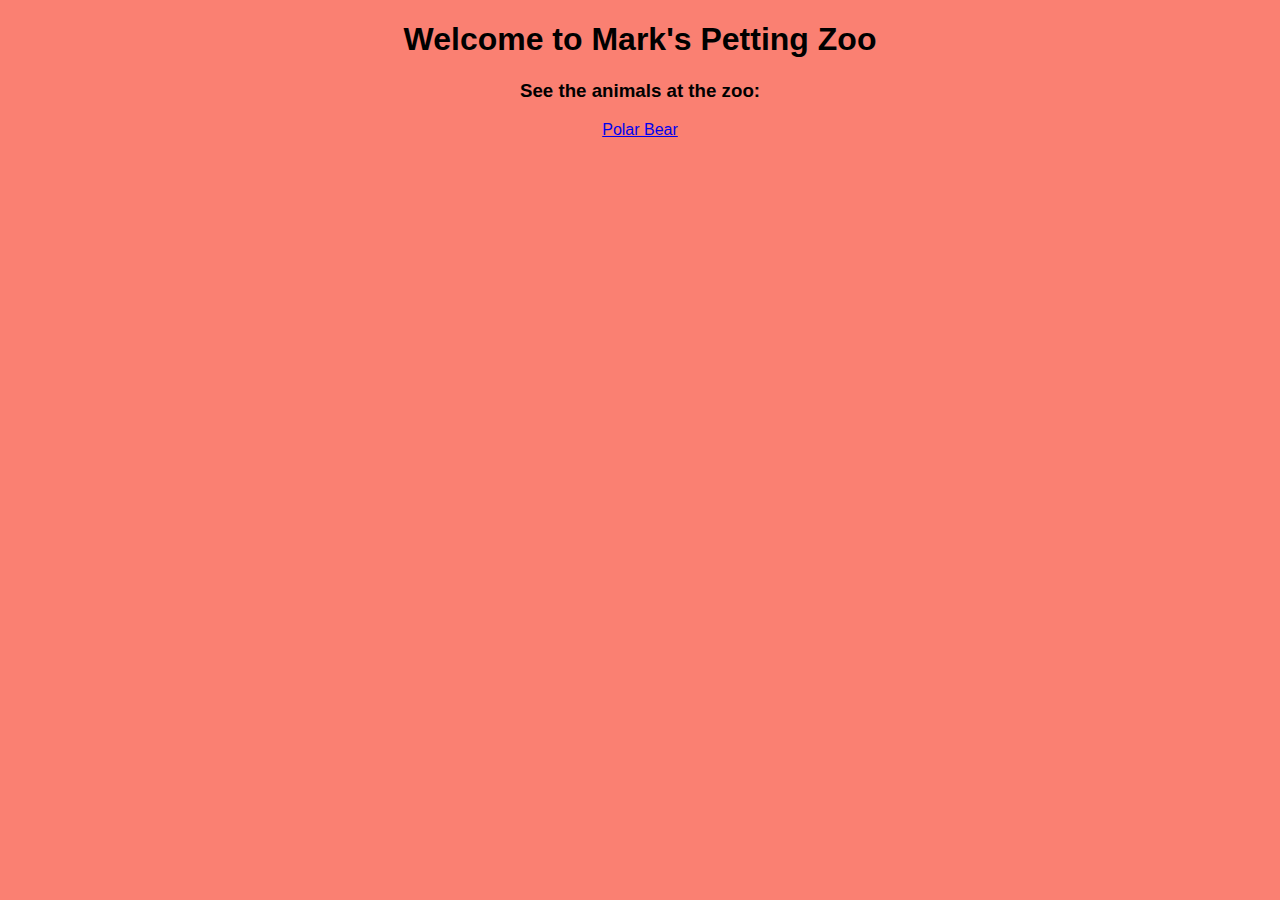
==== index.html @ 77bd1f0f "README edit" ====
<!DOCTYPE html>
<html>
  <head>
    <title>Mark's Petting Zoo</title>
    <link rel="stylesheet" type="text/css" href="css/index.css">
  </head>
  <body>
    <h1>Welcome to Mark's Petting Zoo</h1>
    <h3>See the animals at the zoo:</h3>
    <div class="link">
      <a href="polar-bear.html">Polar Bear</a>
    </div>
  </body>
</html>
---- css/index.css ----
body {
  font-family: Gill Sans, sans-serif;
  background-color: salmon;
  text-align: center;
}
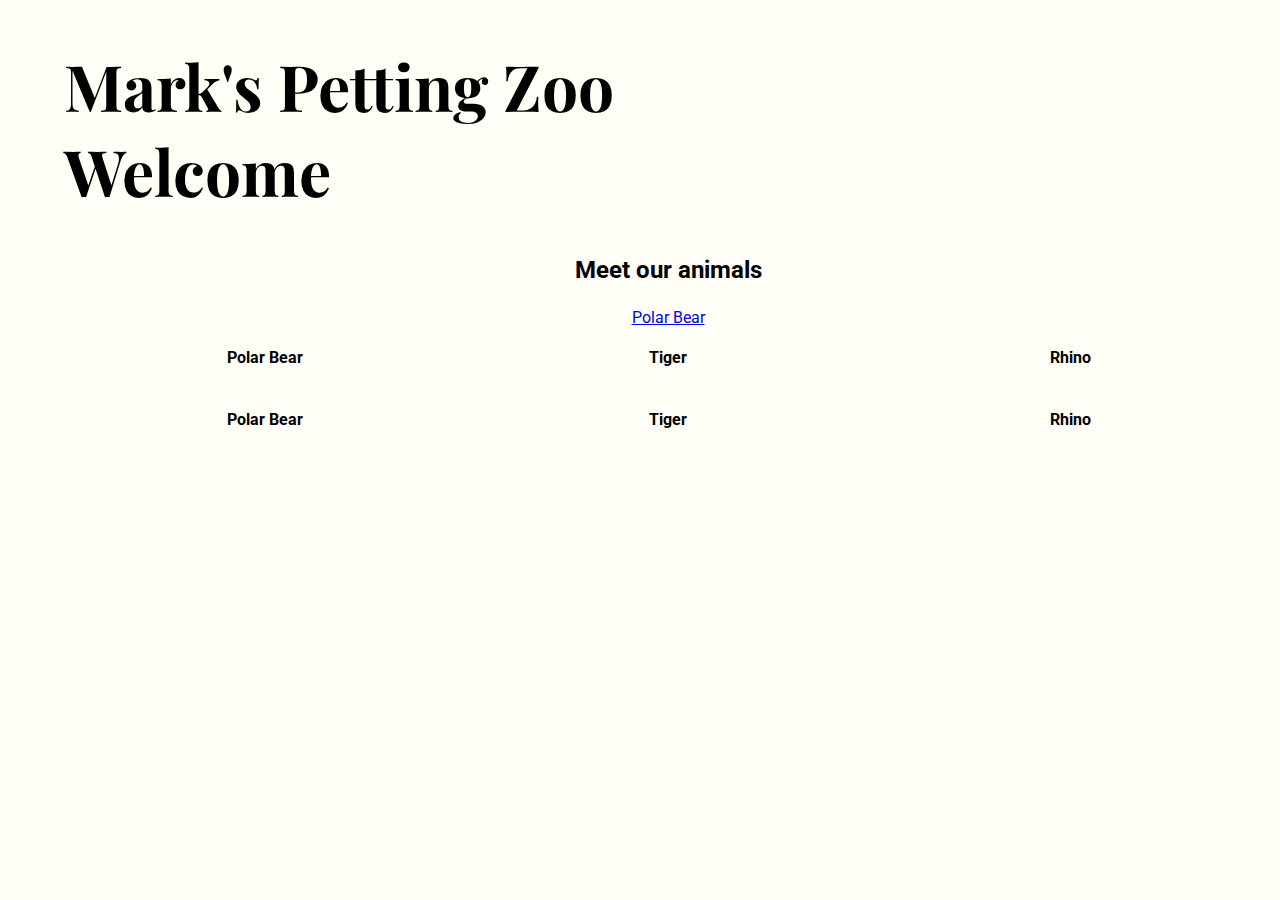
==== commit 70500e12: "Added 3 column layout to display available animals" ====
--- a/index.html
+++ b/index.html
@@ -3,12 +3,29 @@
   <head>
     <title>Mark's Petting Zoo</title>
     <link rel="stylesheet" type="text/css" href="css/index.css">
+    <link rel="preconnect" href="https://fonts.googleapis.com"> 
+    <link rel="preconnect" href="https://fonts.gstatic.com" crossorigin> 
+    <link href="https://fonts.googleapis.com/css2?family=Playfair+Display&family=Roboto&display=swap" rel="stylesheet">
   </head>
   <body>
-    <h1>Welcome to Mark's Petting Zoo</h1>
-    <h3>See the animals at the zoo:</h3>
+    <h1>Mark's Petting Zoo <br> Welcome</h1>
+    <h3>Meet our animals</h3>
+
     <div class="link">
       <a href="polar-bear.html">Polar Bear</a>
     </div>
+
+    <div class="row">
+      <div class="column"><h4>Polar Bear</h4></div>
+      <div class="column"><h4>Tiger</h4></div>
+      <div class="column"><h4>Rhino</h4></div>
+    </div>
+
+    <div class="row">
+      <div class="column"><h4>Polar Bear</h4></div>
+      <div class="column"><h4>Tiger</h4></div>
+      <div class="column"><h4>Rhino</h4></div>
+    </div>
+
   </body>
 </html>--- a/css/index.css
+++ b/css/index.css
@@ -1,5 +1,28 @@
 body {
-  font-family: Gill Sans, sans-serif;
-  background-color: salmon;
+  font-family: 'Roboto', sans-serif;
+  background-color: rgb(255, 255, 248);
   text-align: center;
+  margin-left: 5%;
+}
+
+h1 {
+  font-family: 'Playfair Display', serif;
+  font-size: 4em;
+  font-weight: bold;
+  text-align: left;
+}
+
+h3 {
+  font-size: 1.5em;
+}
+
+.column {
+  float: left;
+  width: 33.33%;
+}
+
+.row:after {
+  content: "";
+  display: table;
+  clear: both;
 }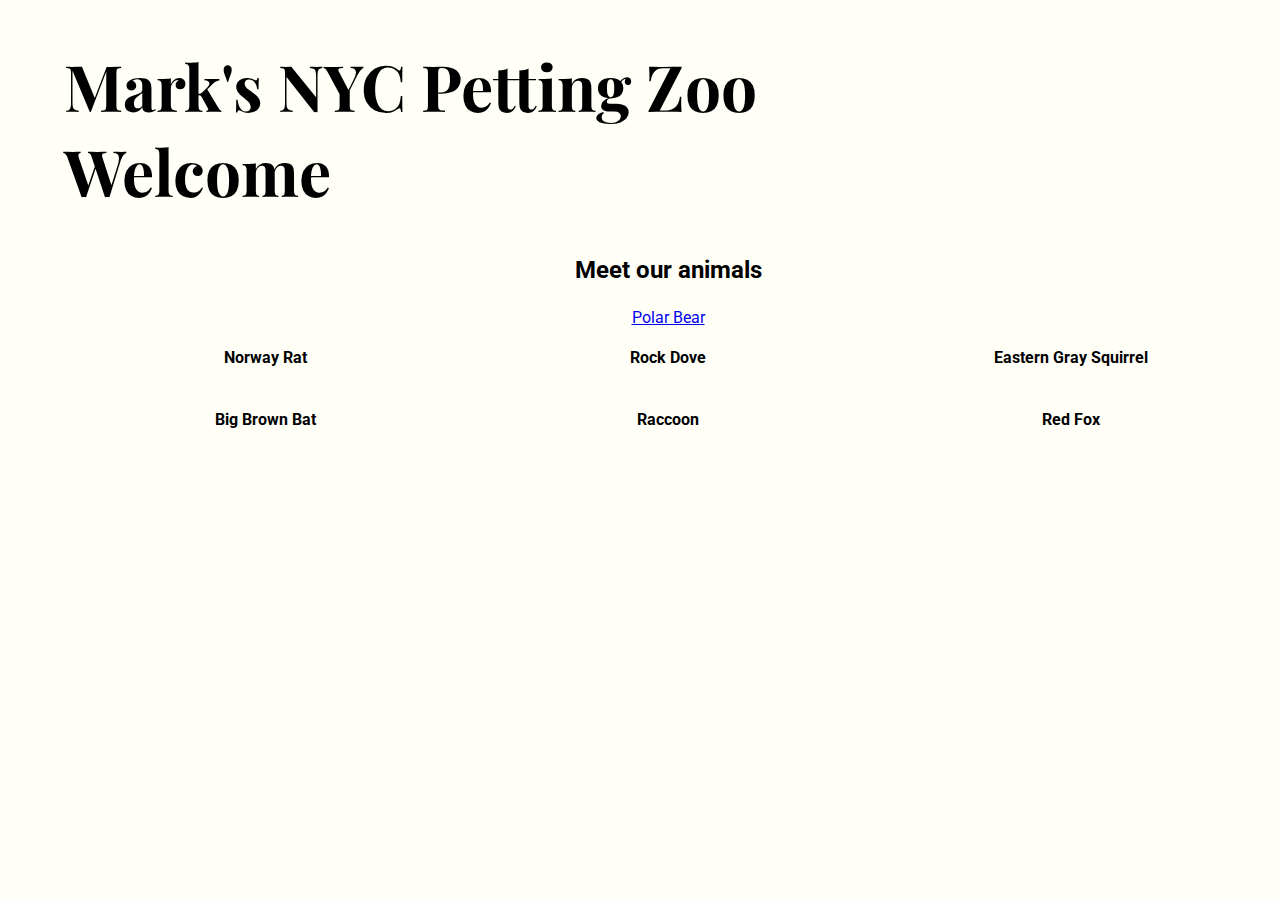
==== commit c9238eb2: "Zoo animals redefined" ====
--- a/index.html
+++ b/index.html
@@ -1,14 +1,14 @@
 <!DOCTYPE html>
 <html>
   <head>
-    <title>Mark's Petting Zoo</title>
+    <title>Mark's NYC Petting Zoo</title>
     <link rel="stylesheet" type="text/css" href="css/index.css">
     <link rel="preconnect" href="https://fonts.googleapis.com"> 
     <link rel="preconnect" href="https://fonts.gstatic.com" crossorigin> 
     <link href="https://fonts.googleapis.com/css2?family=Playfair+Display&family=Roboto&display=swap" rel="stylesheet">
   </head>
   <body>
-    <h1>Mark's Petting Zoo <br> Welcome</h1>
+    <h1>Mark's NYC Petting Zoo <br> Welcome</h1>
     <h3>Meet our animals</h3>
 
     <div class="link">
@@ -16,15 +16,15 @@
     </div>
 
     <div class="row">
-      <div class="column"><h4>Polar Bear</h4></div>
-      <div class="column"><h4>Tiger</h4></div>
-      <div class="column"><h4>Rhino</h4></div>
+      <div class="column"><h4>Norway Rat</h4></div>
+      <div class="column"><h4>Rock Dove</h4></div>
+      <div class="column"><h4>Eastern Gray Squirrel</h4></div>
     </div>
 
     <div class="row">
-      <div class="column"><h4>Polar Bear</h4></div>
-      <div class="column"><h4>Tiger</h4></div>
-      <div class="column"><h4>Rhino</h4></div>
+      <div class="column"><h4>Big Brown Bat</h4></div>
+      <div class="column"><h4>Raccoon</h4></div>
+      <div class="column"><h4>Red Fox</h4></div>
     </div>
 
   </body>
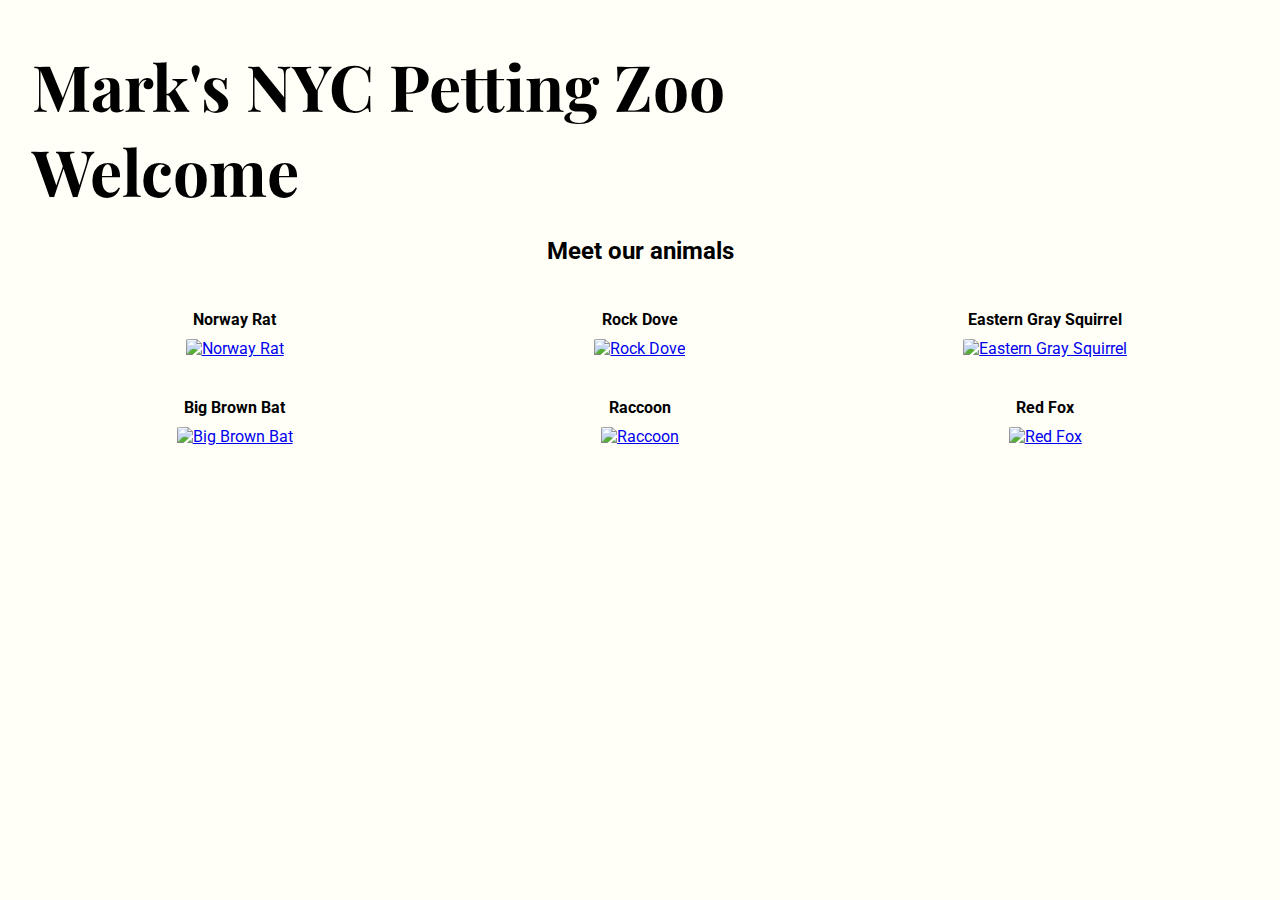
==== commit 4b895300: "Added clickable images to animal selection" ====
--- a/index.html
+++ b/index.html
@@ -11,20 +11,36 @@
     <h1>Mark's NYC Petting Zoo <br> Welcome</h1>
     <h3>Meet our animals</h3>
 
-    <div class="link">
-      <a href="polar-bear.html">Polar Bear</a>
+    <div class="row">
+      <div class="column">
+        <h4>Norway Rat</h4>
+        <a href="polar-bear.html"><img src="img/rat.jpeg" alt="Norway Rat"></a>
+      </div>
+      <div class="column">
+        <h4>Rock Dove</h4>
+        <a href="polar-bear.html"><img src="img/dove.jpeg" alt="Rock Dove"></a>
+      </div>
+      <div class="column">
+        <h4>Eastern Gray Squirrel</h4>
+        <a href="polar-bear.html"><img src="img/squirrel.jpeg" alt="Eastern Gray Squirrel"></a>
+      </div>
     </div>
 
-    <div class="row">
-      <div class="column"><h4>Norway Rat</h4></div>
-      <div class="column"><h4>Rock Dove</h4></div>
-      <div class="column"><h4>Eastern Gray Squirrel</h4></div>
-    </div>
+    <br>
 
     <div class="row">
-      <div class="column"><h4>Big Brown Bat</h4></div>
-      <div class="column"><h4>Raccoon</h4></div>
-      <div class="column"><h4>Red Fox</h4></div>
+      <div class="column">
+        <h4>Big Brown Bat</h4>
+        <a href="polar-bear.html"><img src="img/bat.jpeg" alt="Big Brown Bat"></a>
+      </div>
+      <div class="column">
+        <h4>Raccoon</h4>
+        <a href="polar-bear.html"><img src="img/raccoon.jpeg" alt="Raccoon"></a>
+      </div>
+      <div class="column">
+        <h4>Red Fox</h4>
+        <a href="polar-bear.html"><img src="img/fox.jpeg" alt="Red Fox"></a>
+      </div>
     </div>
 
   </body>
--- a/css/index.css
+++ b/css/index.css
@@ -2,7 +2,8 @@
   font-family: 'Roboto', sans-serif;
   background-color: rgb(255, 255, 248);
   text-align: center;
-  margin-left: 5%;
+  margin-left: 2.5%;
+  margin-right: 2.5%;
 }
 
 h1 {
@@ -10,10 +11,19 @@
   font-size: 4em;
   font-weight: bold;
   text-align: left;
+  margin-bottom: 0.5%;
 }
 
 h3 {
   font-size: 1.5em;
+}
+
+h4 {
+  margin-bottom: 10px;
+}
+
+img {
+  border-radius: 5%;
 }
 
 .column {
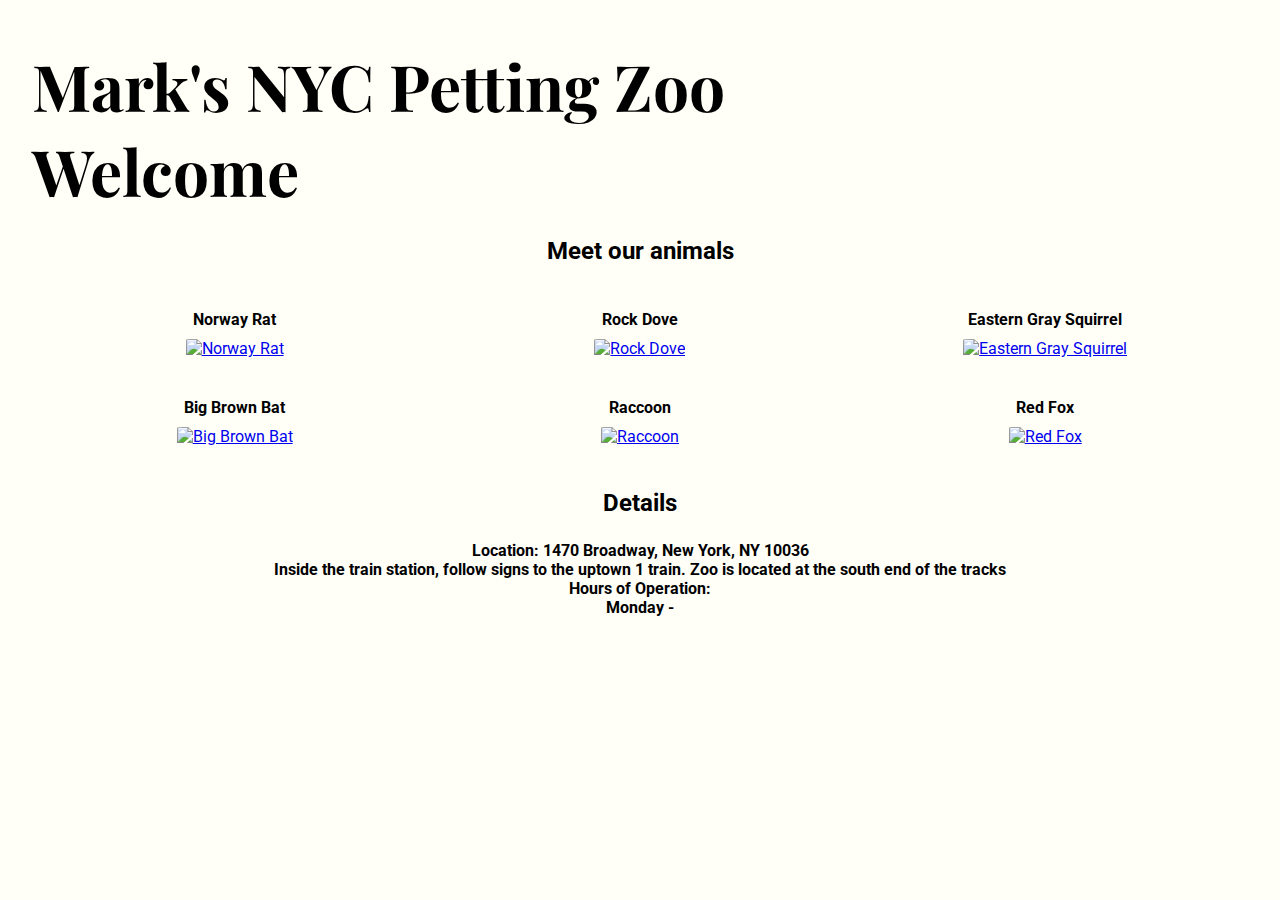
==== commit d09d4225: "Added some zoo information" ====
--- a/index.html
+++ b/index.html
@@ -43,5 +43,16 @@
       </div>
     </div>
 
+    <br>
+
+    <div id="details">
+      <h3>Details</h3>
+      <h4>Location: 1470 Broadway, New York, NY 10036 <br> 
+        Inside the train station, follow signs to the uptown 1 train. Zoo is located at the south end of the tracks <br>
+        Hours of Operation: <br>
+        Monday - 
+      </h4>
+    </div>
+    
   </body>
 </html>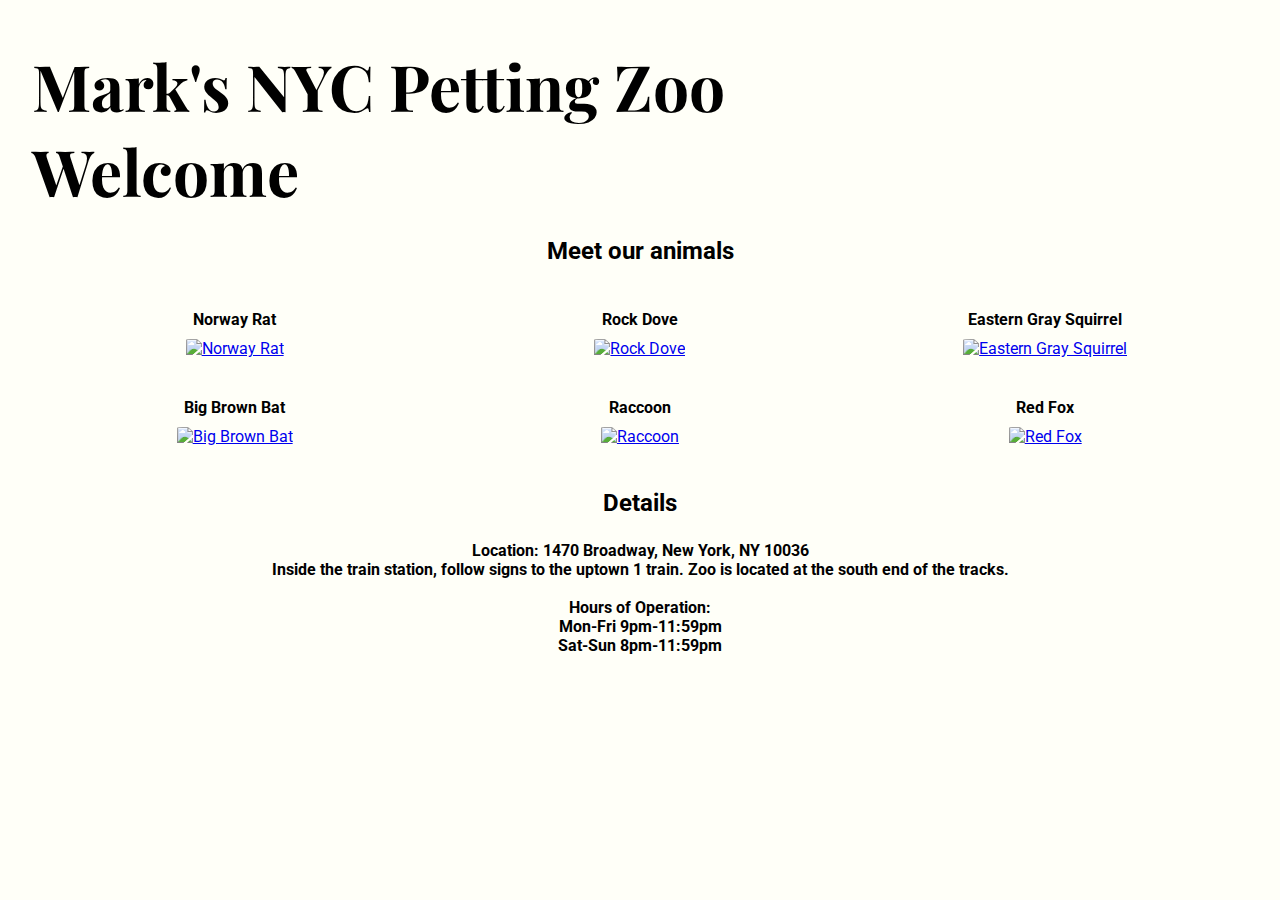
==== commit 4c444420: "Build base layout for rat page" ====
--- a/index.html
+++ b/index.html
@@ -47,10 +47,12 @@
 
     <div id="details">
       <h3>Details</h3>
-      <h4>Location: 1470 Broadway, New York, NY 10036 <br> 
-        Inside the train station, follow signs to the uptown 1 train. Zoo is located at the south end of the tracks <br>
-        Hours of Operation: <br>
-        Monday - 
+      <h4>Location: 1470 Broadway, New York, NY 10036<br> 
+        Inside the train station, follow signs to the uptown 1 train. Zoo is located at the south end of the tracks.<br>
+        <br>
+        Hours of Operation:<br>
+        Mon-Fri 9pm-11:59pm<br>
+        Sat-Sun 8pm-11:59pm<br>
       </h4>
     </div>
     
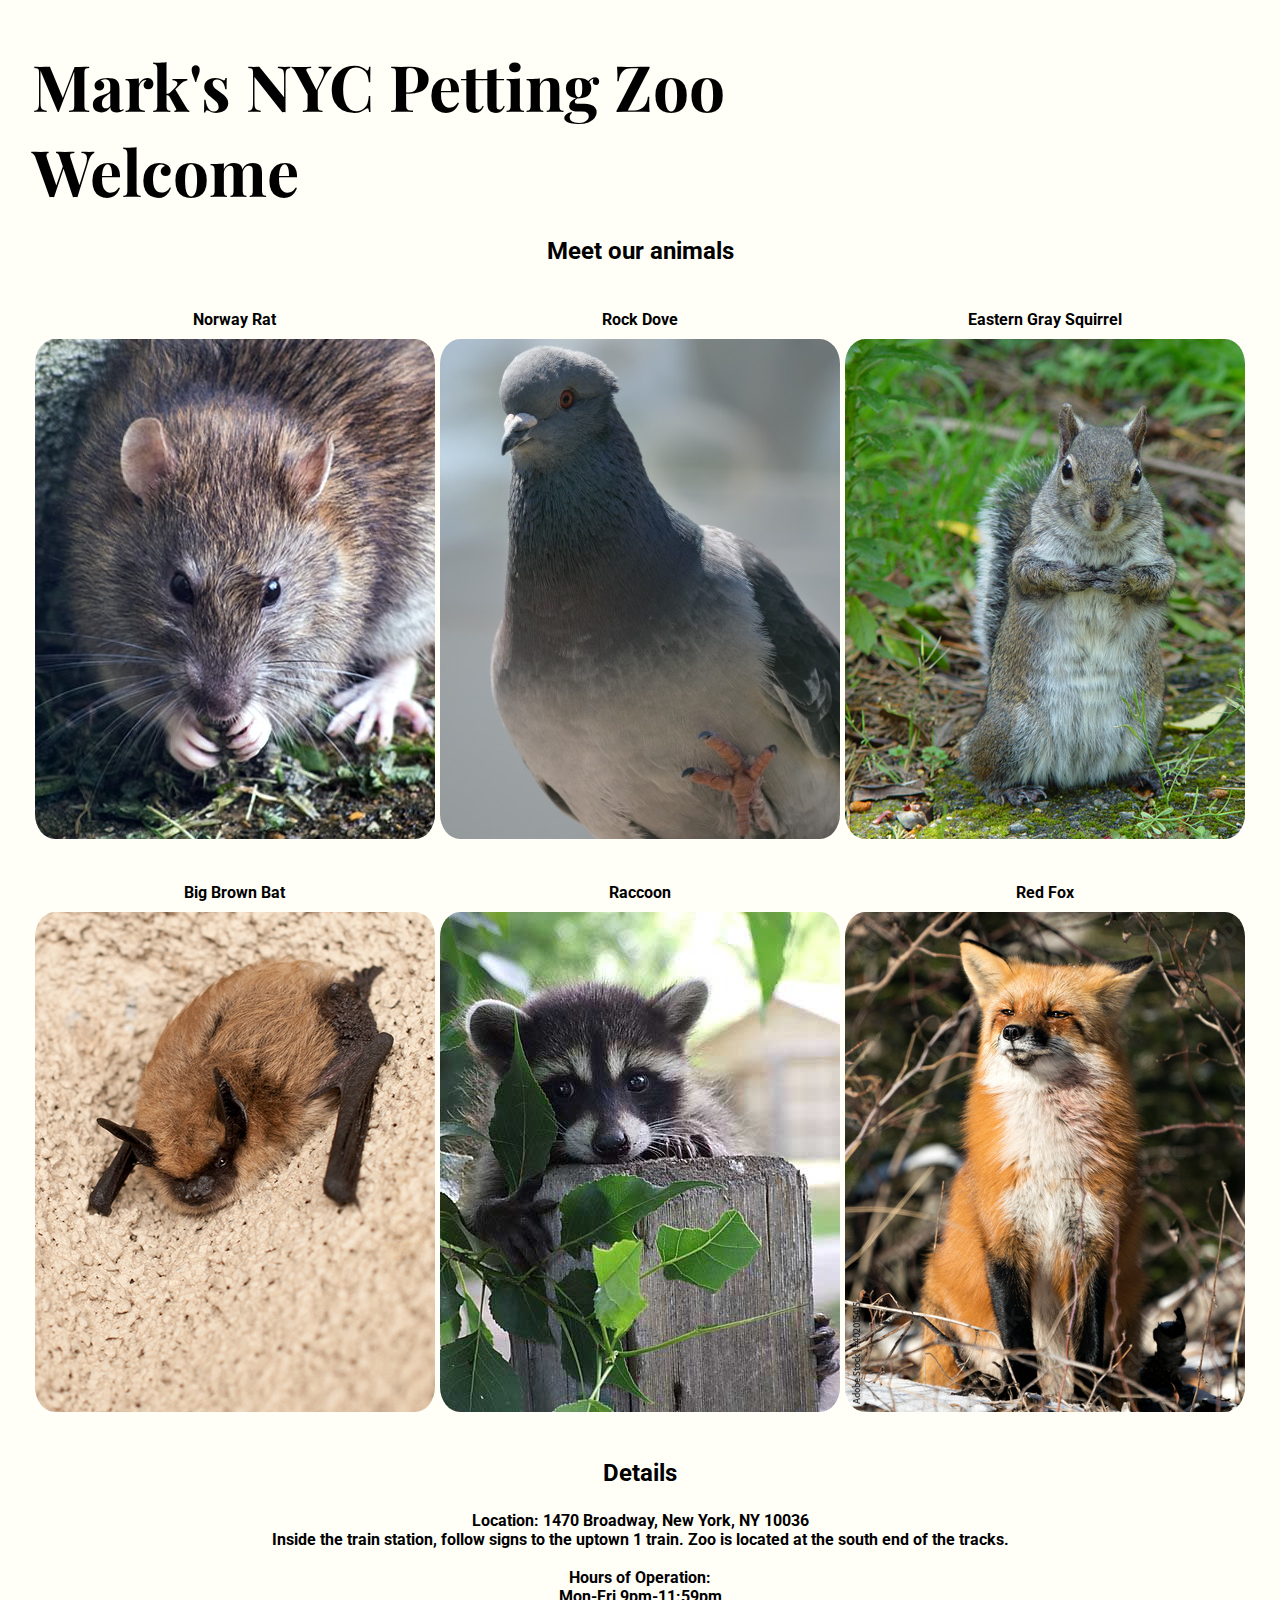
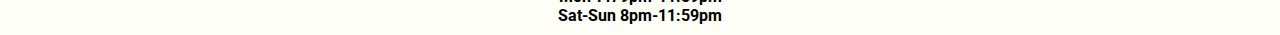
==== commit e4007e51: "Updated links and small visual changes" ====
--- a/index.html
+++ b/index.html
@@ -14,7 +14,7 @@
     <div class="row">
       <div class="column">
         <h4>Norway Rat</h4>
-        <a href="polar-bear.html"><img src="img/rat.jpeg" alt="Norway Rat"></a>
+        <a href="rat.html"><img src="img/rat.jpeg" alt="Norway Rat"></a>
       </div>
       <div class="column">
         <h4>Rock Dove</h4>
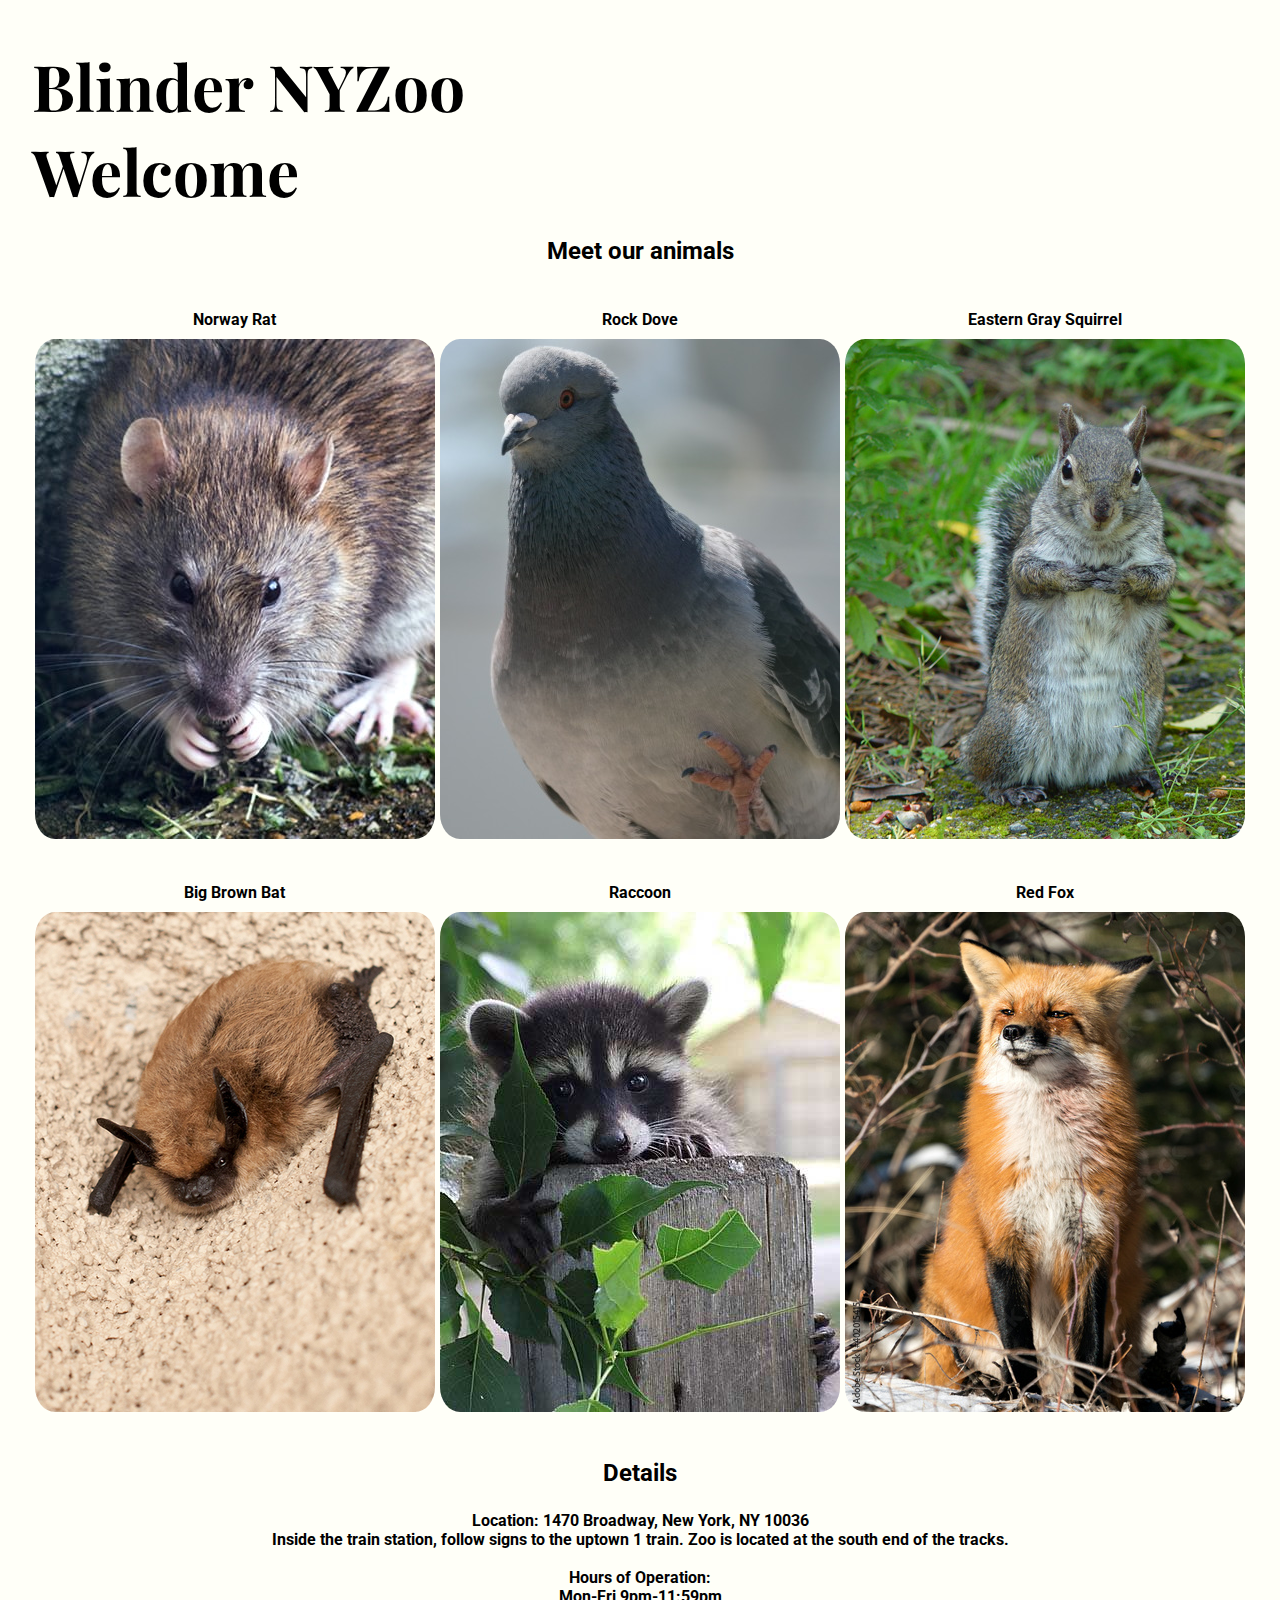
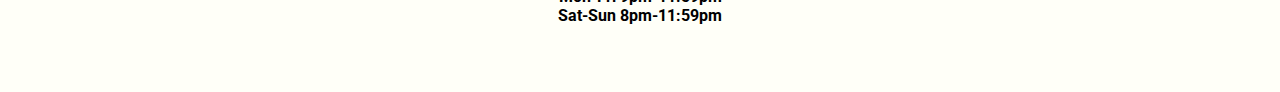
==== commit 2397de4c: "Small textual changes and fixed web links" ====
--- a/index.html
+++ b/index.html
@@ -1,14 +1,14 @@
 <!DOCTYPE html>
 <html>
   <head>
-    <title>Mark's NYC Petting Zoo</title>
+    <title>Blinder NYZoo</title>
     <link rel="stylesheet" type="text/css" href="css/index.css">
     <link rel="preconnect" href="https://fonts.googleapis.com"> 
     <link rel="preconnect" href="https://fonts.gstatic.com" crossorigin> 
     <link href="https://fonts.googleapis.com/css2?family=Playfair+Display&family=Roboto&display=swap" rel="stylesheet">
   </head>
   <body>
-    <h1>Mark's NYC Petting Zoo <br> Welcome</h1>
+    <h1>Blinder NYZoo <br> Welcome</h1>
     <h3>Meet our animals</h3>
 
     <div class="row">
@@ -18,11 +18,11 @@
       </div>
       <div class="column">
         <h4>Rock Dove</h4>
-        <a href="polar-bear.html"><img src="img/dove.jpeg" alt="Rock Dove"></a>
+        <a href="dove.html"><img src="img/dove.jpeg" alt="Rock Dove"></a>
       </div>
       <div class="column">
         <h4>Eastern Gray Squirrel</h4>
-        <a href="polar-bear.html"><img src="img/squirrel.jpeg" alt="Eastern Gray Squirrel"></a>
+        <a href="squirrel.html"><img src="img/squirrel.jpeg" alt="Eastern Gray Squirrel"></a>
       </div>
     </div>
 
@@ -31,15 +31,15 @@
     <div class="row">
       <div class="column">
         <h4>Big Brown Bat</h4>
-        <a href="polar-bear.html"><img src="img/bat.jpeg" alt="Big Brown Bat"></a>
+        <a href="bat.html"><img src="img/bat.jpeg" alt="Big Brown Bat"></a>
       </div>
       <div class="column">
         <h4>Raccoon</h4>
-        <a href="polar-bear.html"><img src="img/raccoon.jpeg" alt="Raccoon"></a>
+        <a href="raccoon.html"><img src="img/raccoon.jpeg" alt="Raccoon"></a>
       </div>
       <div class="column">
         <h4>Red Fox</h4>
-        <a href="polar-bear.html"><img src="img/fox.jpeg" alt="Red Fox"></a>
+        <a href="fox.html"><img src="img/fox.jpeg" alt="Red Fox"></a>
       </div>
     </div>
 
@@ -53,6 +53,9 @@
         Hours of Operation:<br>
         Mon-Fri 9pm-11:59pm<br>
         Sat-Sun 8pm-11:59pm<br>
+        <br>
+        <br>
+        <br>
       </h4>
     </div>
     
